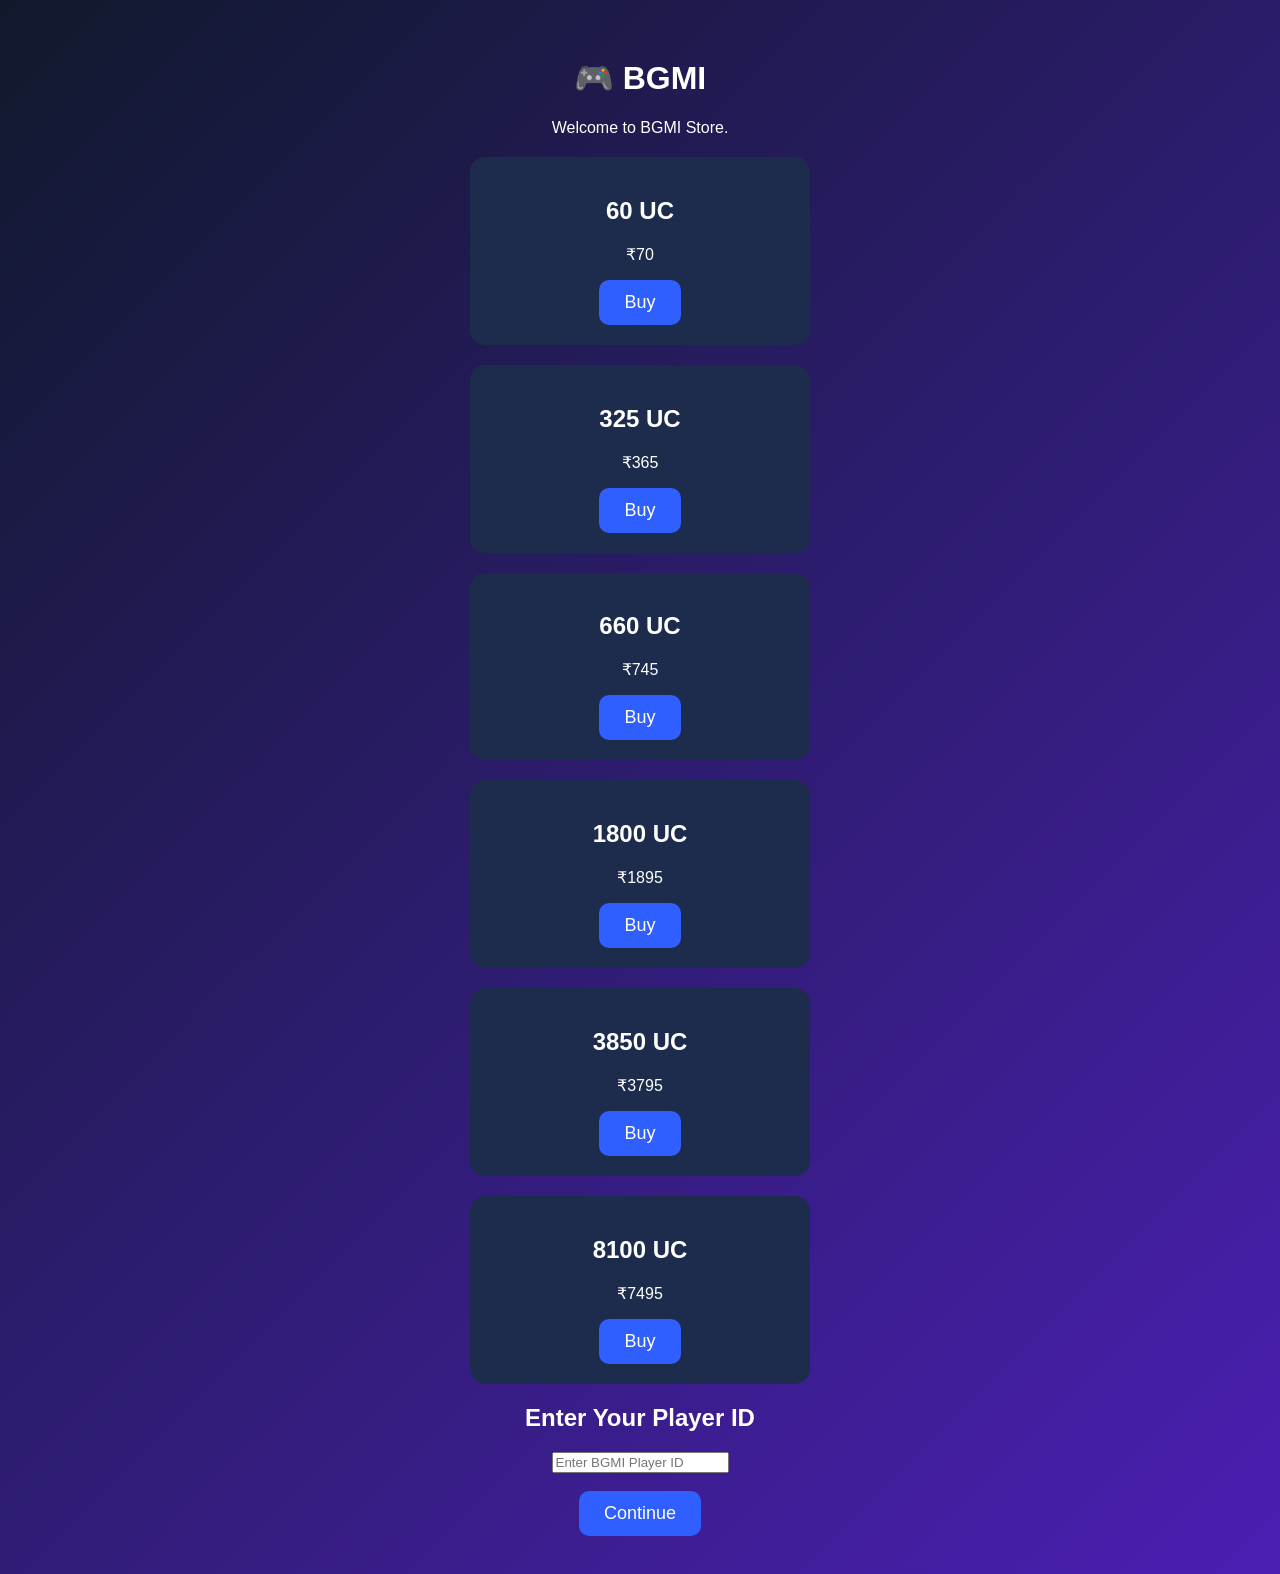
==== bgmi.html @ 43e6fbde "Add files via upload" ====
<!DOCTYPE html>
<html>
<head>
<title>BGMI</title>

<style>
body{
background:linear-gradient(135deg,#10192c,#4b1fb3);
color:white;
font-family:Arial,sans-serif;
text-align:center;
padding:30px;
}

button{
padding:12px 25px;
font-size:18px;
border:none;
border-radius:10px;
background:#2f5fff;
color:white;
}
.card {
    background: #1d2c4d;
    padding: 20px;
    margin: 20px auto;
    max-width: 300px;
    border-radius: 15px;
}
</style>

</head>

<body>

<h1>🎮 BGMI</h1>

<p>Welcome to BGMI Store.</p>

<div class="card">
<h2>60 UC</h2>
<p>₹70</p>
<button onclick="selectUC('60 UC', 70)">Buy</button>
</div>

<div class="card">
<h2>325 UC</h2>
<p>₹365</p>
<button onclick="selectUC('325 UC', 365)">Buy</button>
</div>

<div class="card">
<h2>660 UC</h2>
<p>₹745</p>
<button onclick="selectUC('660 UC', 745)">Buy</button>
</div>
<div class="card">
    <h2>1800 UC</h2>
    <p>₹1895</p>
<button onclick="selectUC('1800 UC', 1895)">Buy</button>
</div>
<div class="card">
    <h2>3850 UC</h2>
    <p>₹3795</p>
<button onclick="selectUC('3850 UC', 3795)">Buy</button>
</div>
<div class="card">
    <h2>8100 UC</h2>
    <p>₹7495</p>
<button onclick="selectUC('8100 UC', 7495)">Buy</button>
</div>

<h2>Enter Your Player ID</h2>

<input type="text" id="playerId" placeholder="Enter BGMI Player ID">

<br><br>

<button onclick="buyUC()">Continue</button>

<script>
function buyUC() {
    let playerId = document.getElementById("playerId").value;

    if (playerId === "") {
        alert("Please enter your BGMI Player ID");
    } else {
        alert("Order received for Player ID: " + playerId);
    }
}
let selectedUC = "";
let selectedPrice = "";

function selectUC(uc, price) {
    selectedUC = uc;
    selectedPrice = price;
    alert("Selected: " + uc + " for ₹" + price);
}

function buyUC() {
    let playerId = document.getElementById("playerId").value;

    if (selectedUC === "") {
        alert("Please select a UC package first");
    } else if (playerId === "") {
        alert("Please enter your BGMI Player ID");
    } else {
window.location.href =
    "payment.html?uc=" + encodeURIComponent(selectedUC) +
    "&price=" + selectedPrice +
    "&id=" + encodeURIComponent(playerId);
    }
}
</script>
</body>
</html>
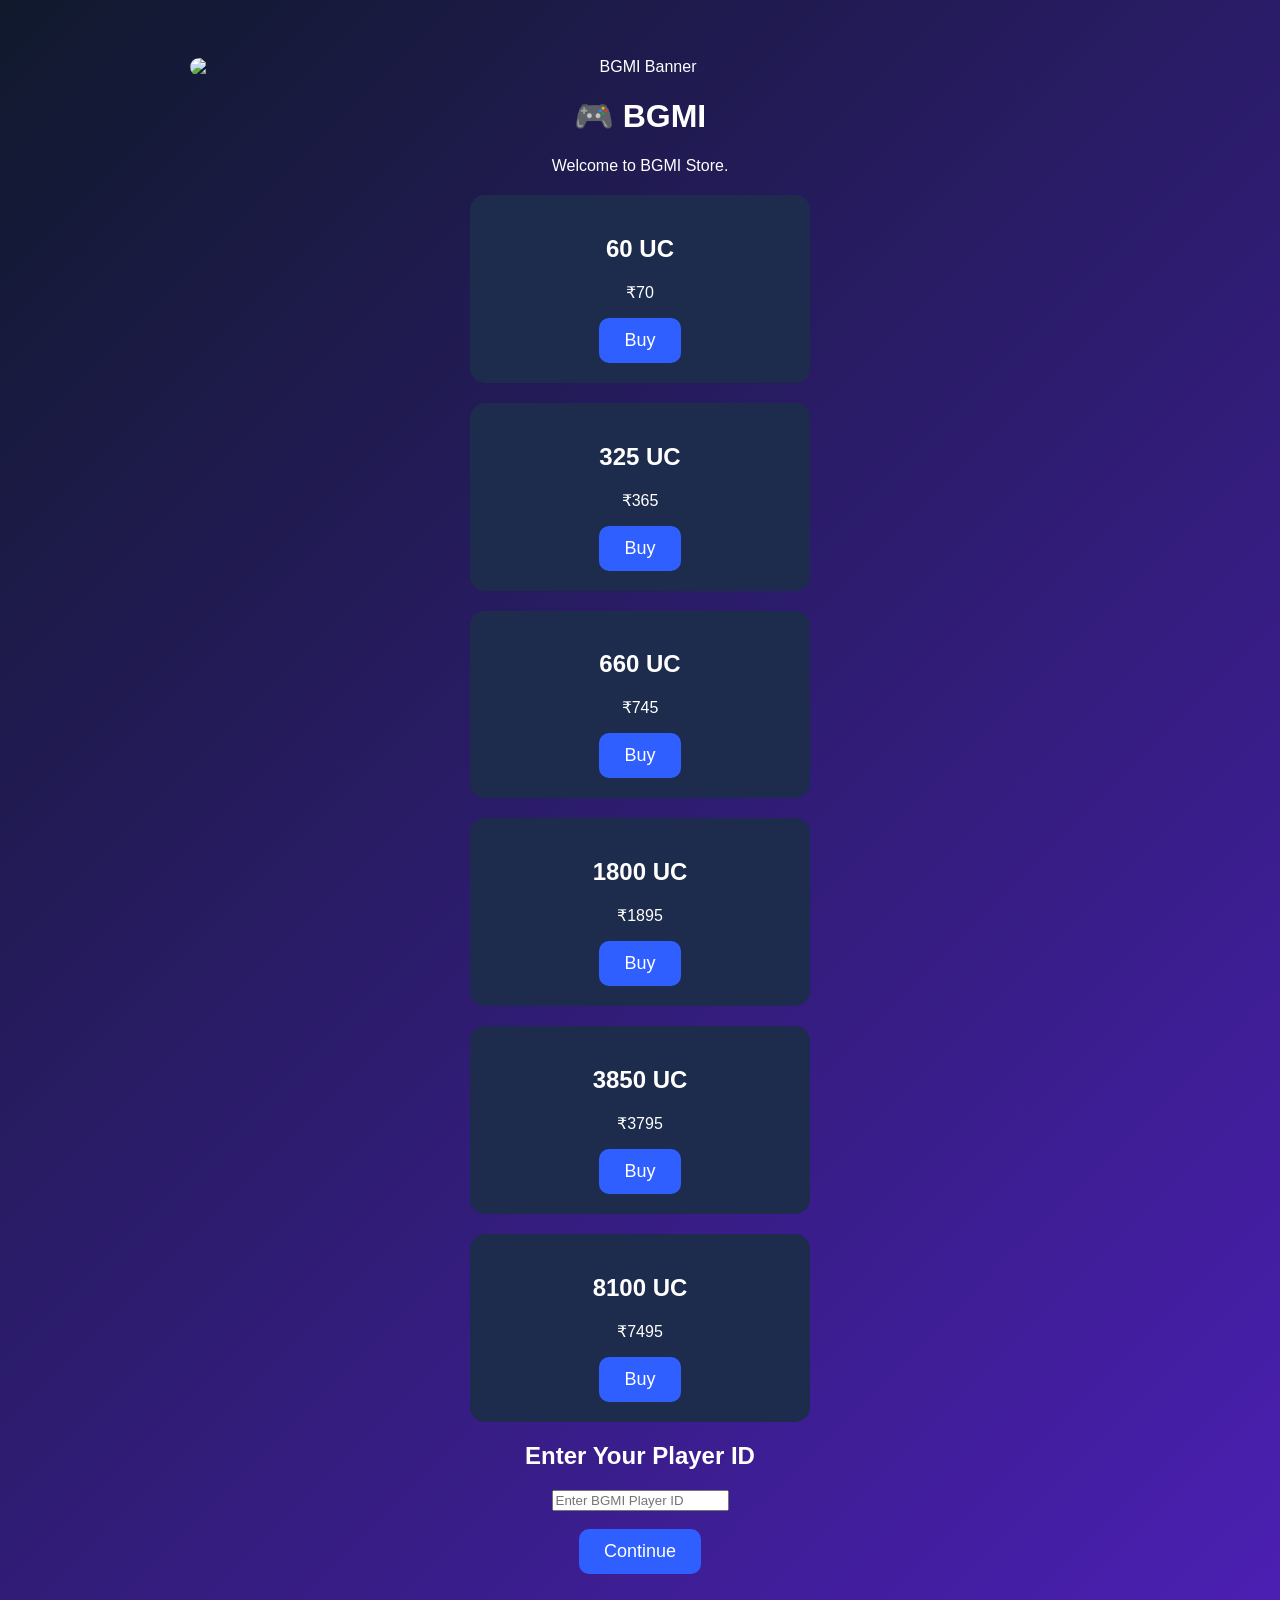
==== commit 83000587: "Add files via upload" ====
--- a/bgmi.html
+++ b/bgmi.html
@@ -27,11 +27,20 @@
     max-width: 300px;
     border-radius: 15px;
 }
+.banner{
+    width:95%;
+    max-width:900px;
+    display:block;
+    margin:20px auto;
+    border-radius:18px;
+}
 </style>
 
 </head>
 
 <body>
+  
+<img src="bgmi-banner.png" class="banner" alt="BGMI Banner">
 
 <h1>🎮 BGMI</h1>
 
@@ -79,14 +88,7 @@
 <button onclick="buyUC()">Continue</button>
 
 <script>
-function buyUC() {
-    let playerId = document.getElementById("playerId").value;
 
-    if (playerId === "") {
-        alert("Please enter your BGMI Player ID");
-    } else {
-        alert("Order received for Player ID: " + playerId);
-    }
 }
 let selectedUC = "";
 let selectedPrice = "";
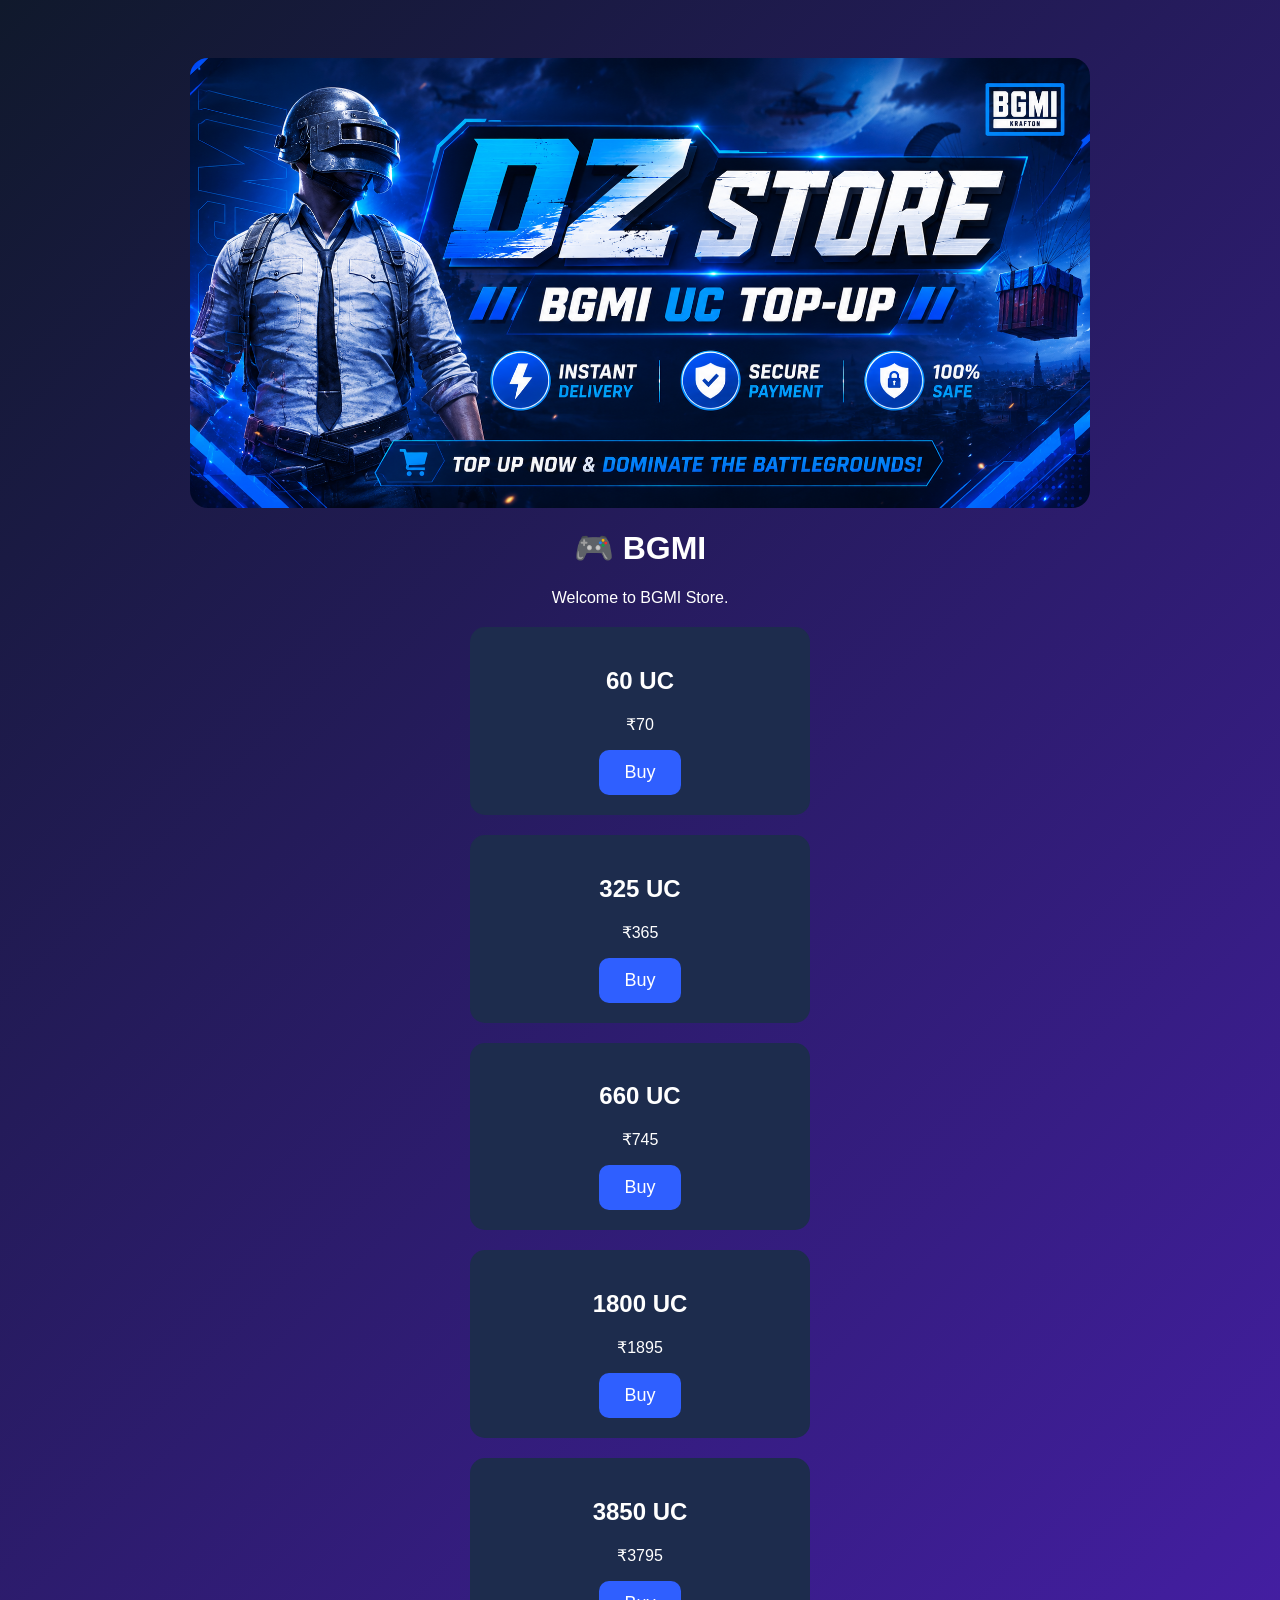
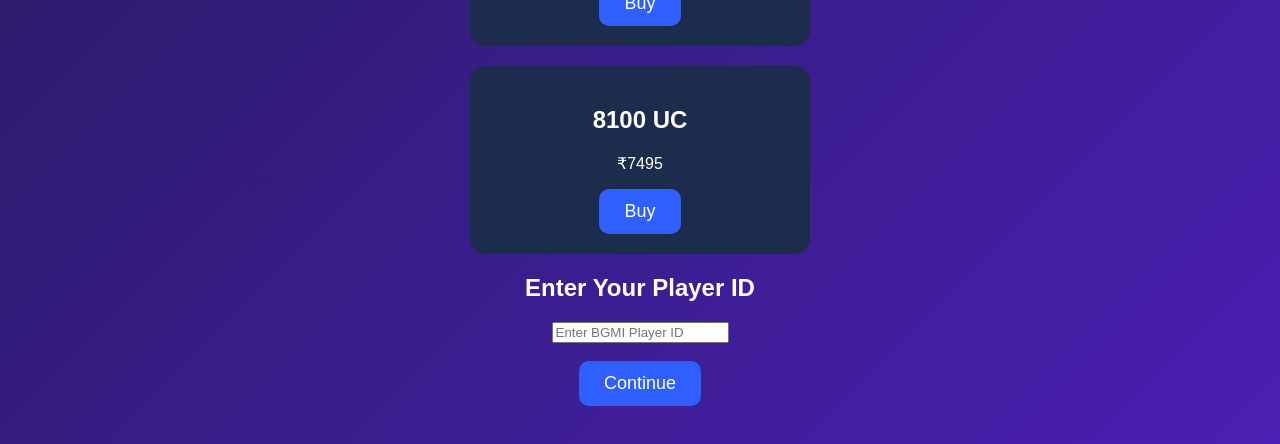
==== commit 62016e7c: "Add files via upload" ====
--- a/bgmi.html
+++ b/bgmi.html
@@ -88,31 +88,35 @@
 <button onclick="buyUC()">Continue</button>
 
 <script>
-
-}
 let selectedUC = "";
 let selectedPrice = "";
 
 function selectUC(uc, price) {
     selectedUC = uc;
     selectedPrice = price;
+
     alert("Selected: " + uc + " for ₹" + price);
 }
 
 function buyUC() {
-    let playerId = document.getElementById("playerId").value;
+    let playerId = document.getElementById("playerId").value.trim();
 
     if (selectedUC === "") {
         alert("Please select a UC package first");
-    } else if (playerId === "") {
+        return;
+    }
+
+    if (playerId === "") {
         alert("Please enter your BGMI Player ID");
-    } else {
-window.location.href =
-    "payment.html?uc=" + encodeURIComponent(selectedUC) +
-    "&price=" + selectedPrice +
-    "&id=" + encodeURIComponent(playerId);
+        return;
     }
+
+    window.location.href =
+        "payment.html?uc=" + encodeURIComponent(selectedUC) +
+        "&price=" + encodeURIComponent(selectedPrice) +
+        "&id=" + encodeURIComponent(playerId);
 }
+
 </script>
 </body>
 </html>
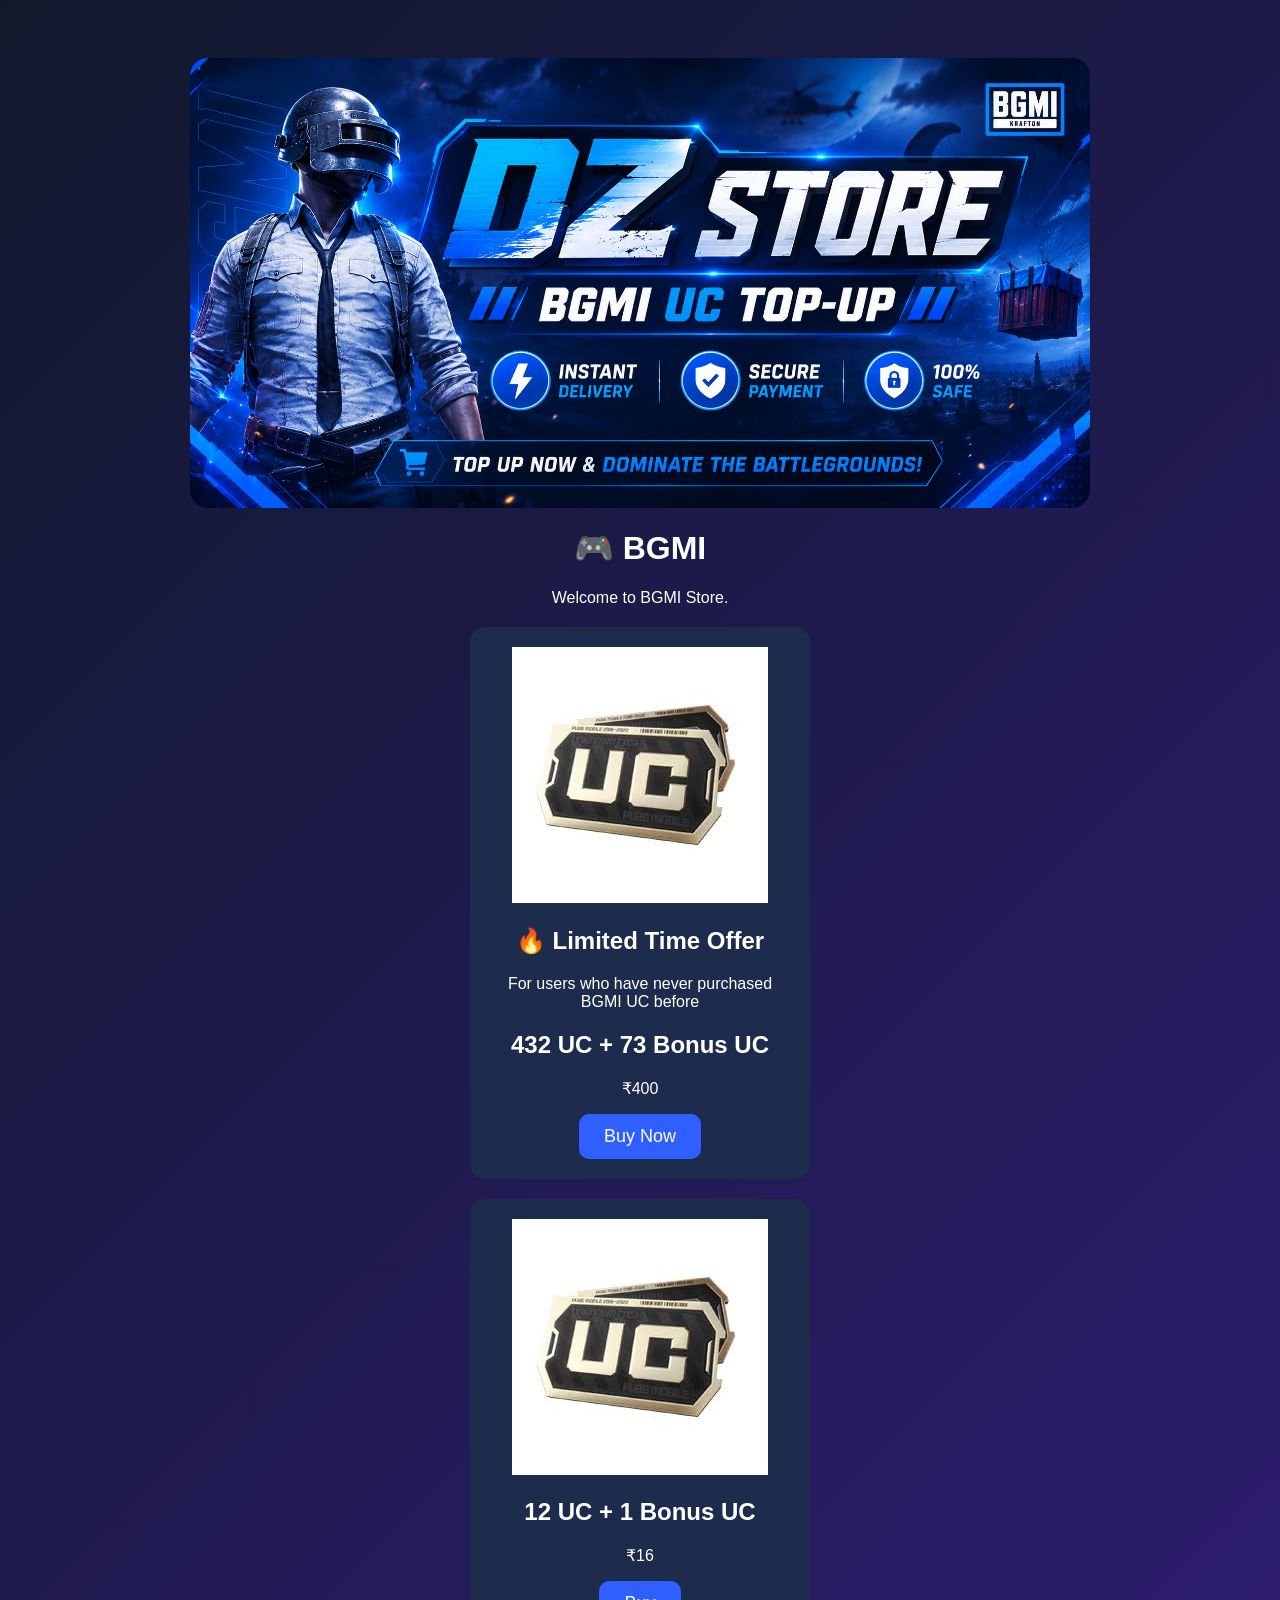
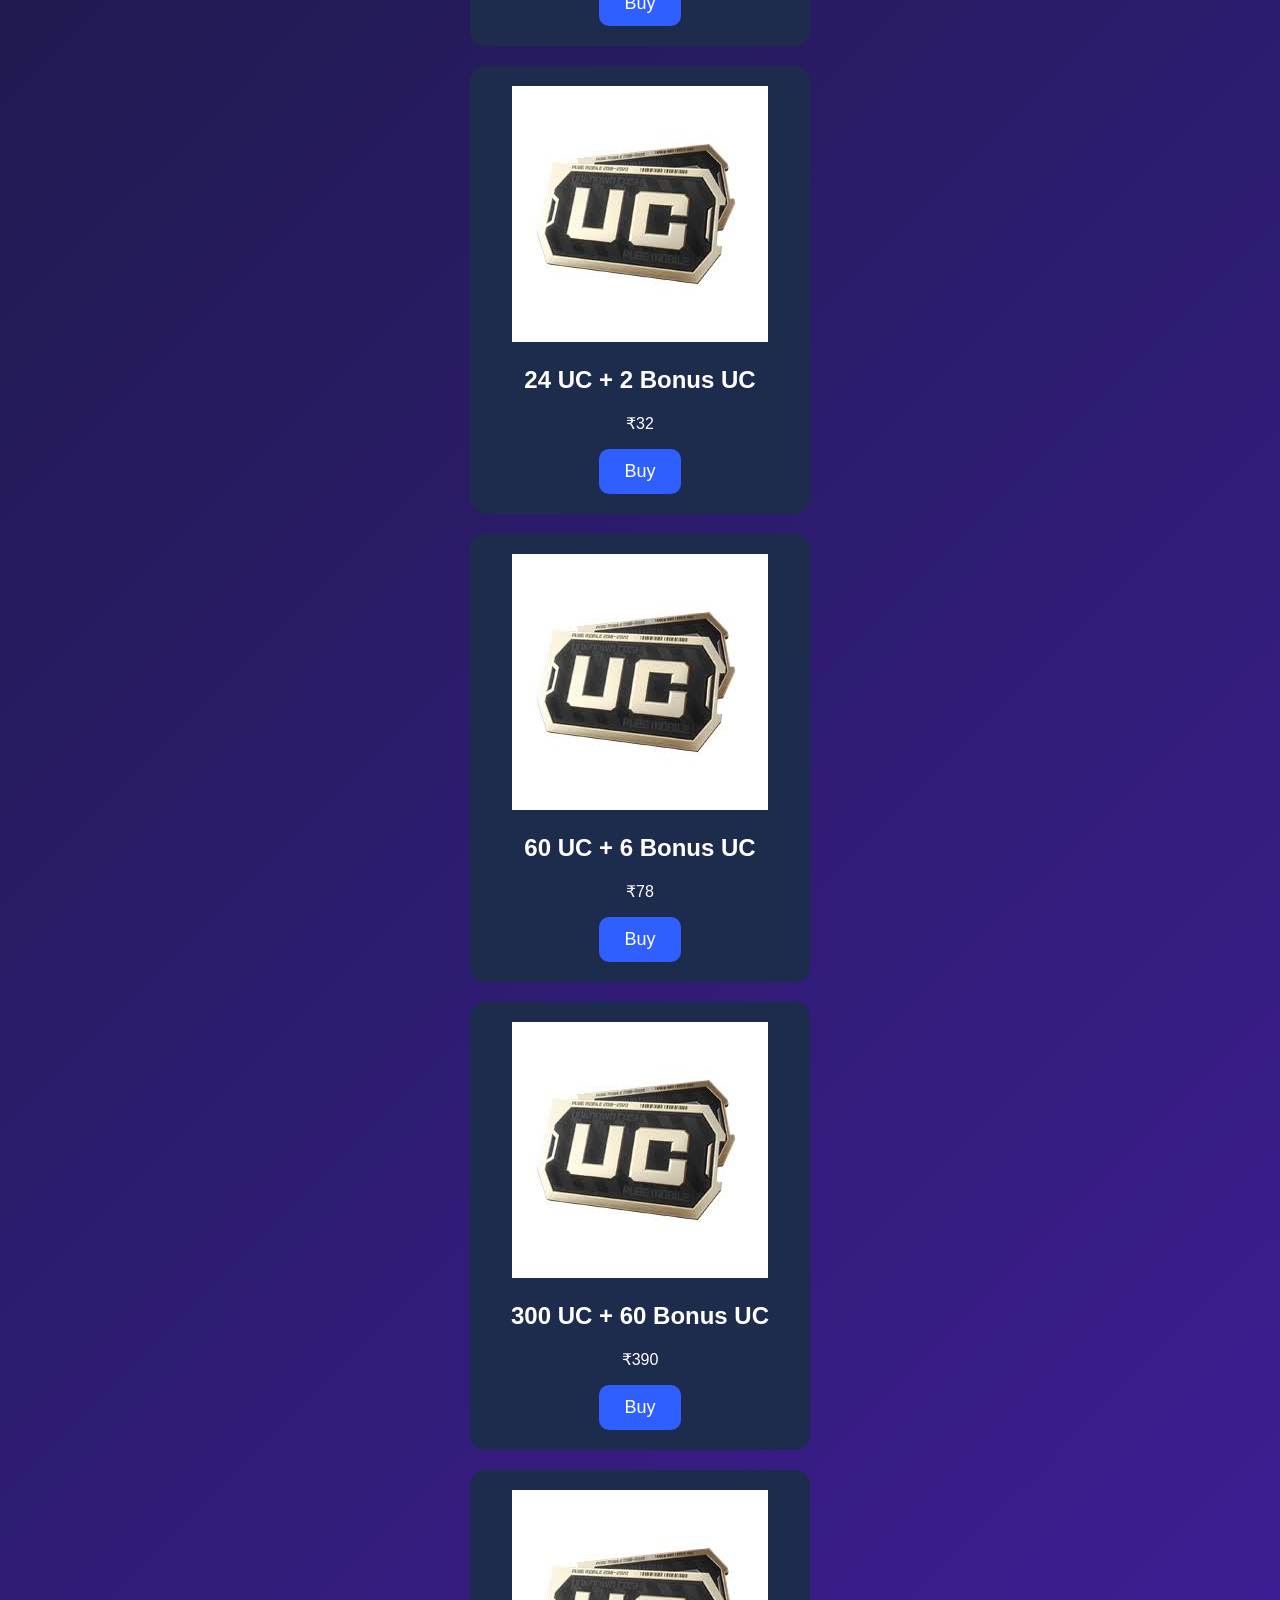
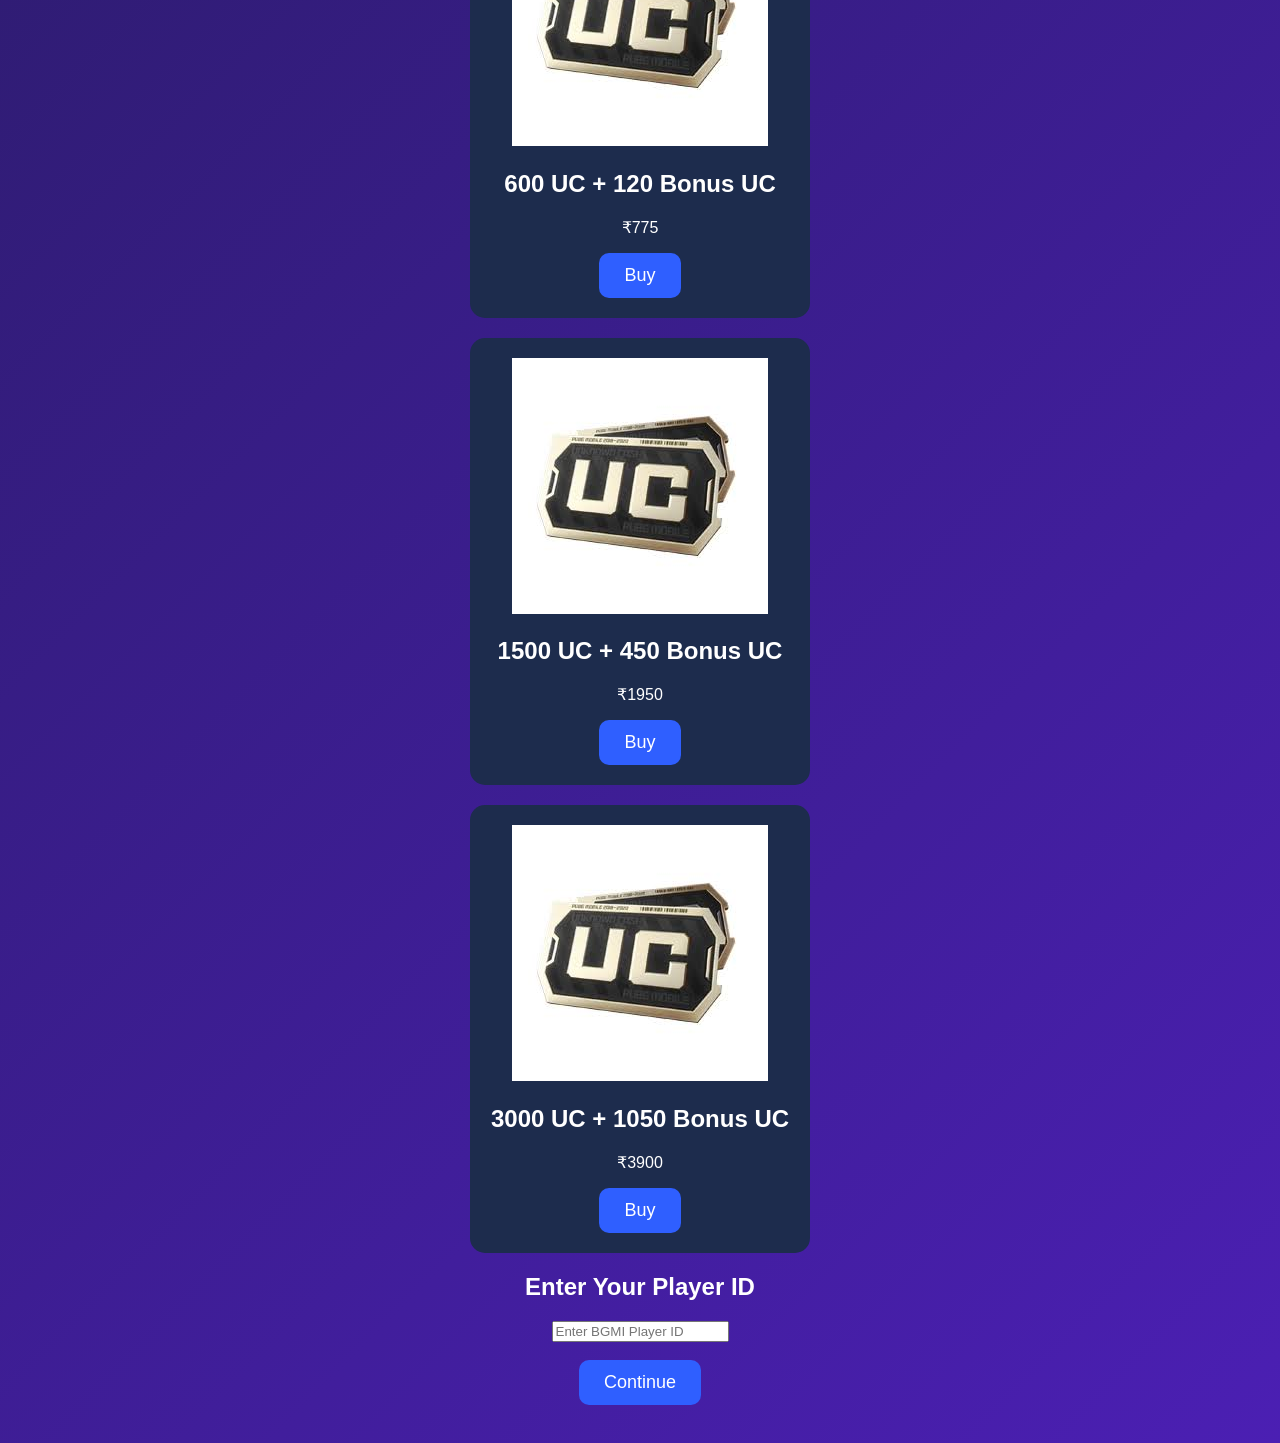
==== commit cb03ea67: "Add files via upload" ====
--- a/bgmi.html
+++ b/bgmi.html
@@ -34,6 +34,7 @@
     margin:20px auto;
     border-radius:18px;
 }
+
 </style>
 
 </head>
@@ -47,36 +48,66 @@
 <p>Welcome to BGMI Store.</p>
 
 <div class="card">
-<h2>60 UC</h2>
-<p>₹70</p>
-<button onclick="selectUC('60 UC', 70)">Buy</button>
+  <img src="uc.png" class="uc-image" alt="UC">
+<h2>🔥 Limited Time Offer</h2>
+
+<p>For users who have never purchased BGMI UC before</p>
+
+<h2>432 UC + 73 Bonus UC</h2>
+<p>₹400</p>
+
+<button onclick="selectUC('432 UC + 73 Bonus UC', 400)">
+Buy Now
+</button>
 </div>
-
+  
 <div class="card">
-<h2>325 UC</h2>
-<p>₹365</p>
-<button onclick="selectUC('325 UC', 365)">Buy</button>
+  <img src="uc.png" class="uc-image" alt="UC">
+    <h2>12 UC + 1 Bonus UC</h2>
+    <p>₹16</p>
+    <button onclick="selectUC('12 UC + 1 Bonus UC', 16)">Buy</button>
 </div>
-
+  
 <div class="card">
-<h2>660 UC</h2>
-<p>₹745</p>
-<button onclick="selectUC('660 UC', 745)">Buy</button>
+  <img src="uc.png" class="uc-image" alt="UC">
+    <h2>24 UC + 2 Bonus UC</h2>
+    <p>₹32</p>
+    <button onclick="selectUC('24 UC + 2 Bonus UC', 32)">Buy</button>
 </div>
+  
 <div class="card">
-    <h2>1800 UC</h2>
-    <p>₹1895</p>
-<button onclick="selectUC('1800 UC', 1895)">Buy</button>
+  <img src="uc.png" class="uc-image" alt="UC">
+    <h2>60 UC + 6 Bonus UC</h2>
+    <p>₹78</p>
+    <button onclick="selectUC('60 UC + 6 Bonus UC', 78)">Buy</button>
 </div>
+  
 <div class="card">
-    <h2>3850 UC</h2>
-    <p>₹3795</p>
-<button onclick="selectUC('3850 UC', 3795)">Buy</button>
+  <img src="uc.png" class="uc-image" alt="UC">
+<h2>300 UC + 60 Bonus UC</h2>
+<p>₹390</p>
+<button onclick="selectUC('300 UC + 60 Bonus UC', 390)">Buy</button>
 </div>
+  
 <div class="card">
-    <h2>8100 UC</h2>
-    <p>₹7495</p>
-<button onclick="selectUC('8100 UC', 7495)">Buy</button>
+  <img src="uc.png" class="uc-image" alt="UC">
+    <h2>600 UC + 120 Bonus UC</h2>
+    <p>₹775</p>
+    <button onclick="selectUC('600 UC + 120 Bonus UC', 775)">Buy</button>
+</div>
+  
+<div class="card">
+  <img src="uc.png" class="uc-image" alt="UC">
+    <h2>1500 UC + 450 Bonus UC</h2>
+    <p>₹1950</p>
+    <button onclick="selectUC('1500 UC + 450 Bonus UC', 1950)">Buy</button>
+</div>
+  
+<div class="card">
+  <img src="uc.png" class="uc-image" alt="UC">
+    <h2>3000 UC + 1050 Bonus UC</h2>
+    <p>₹3900</p>
+    <button onclick="selectUC('3000 UC + 1050 Bonus UC', 3900)">Buy</button>
 </div>
 
 <h2>Enter Your Player ID</h2>
